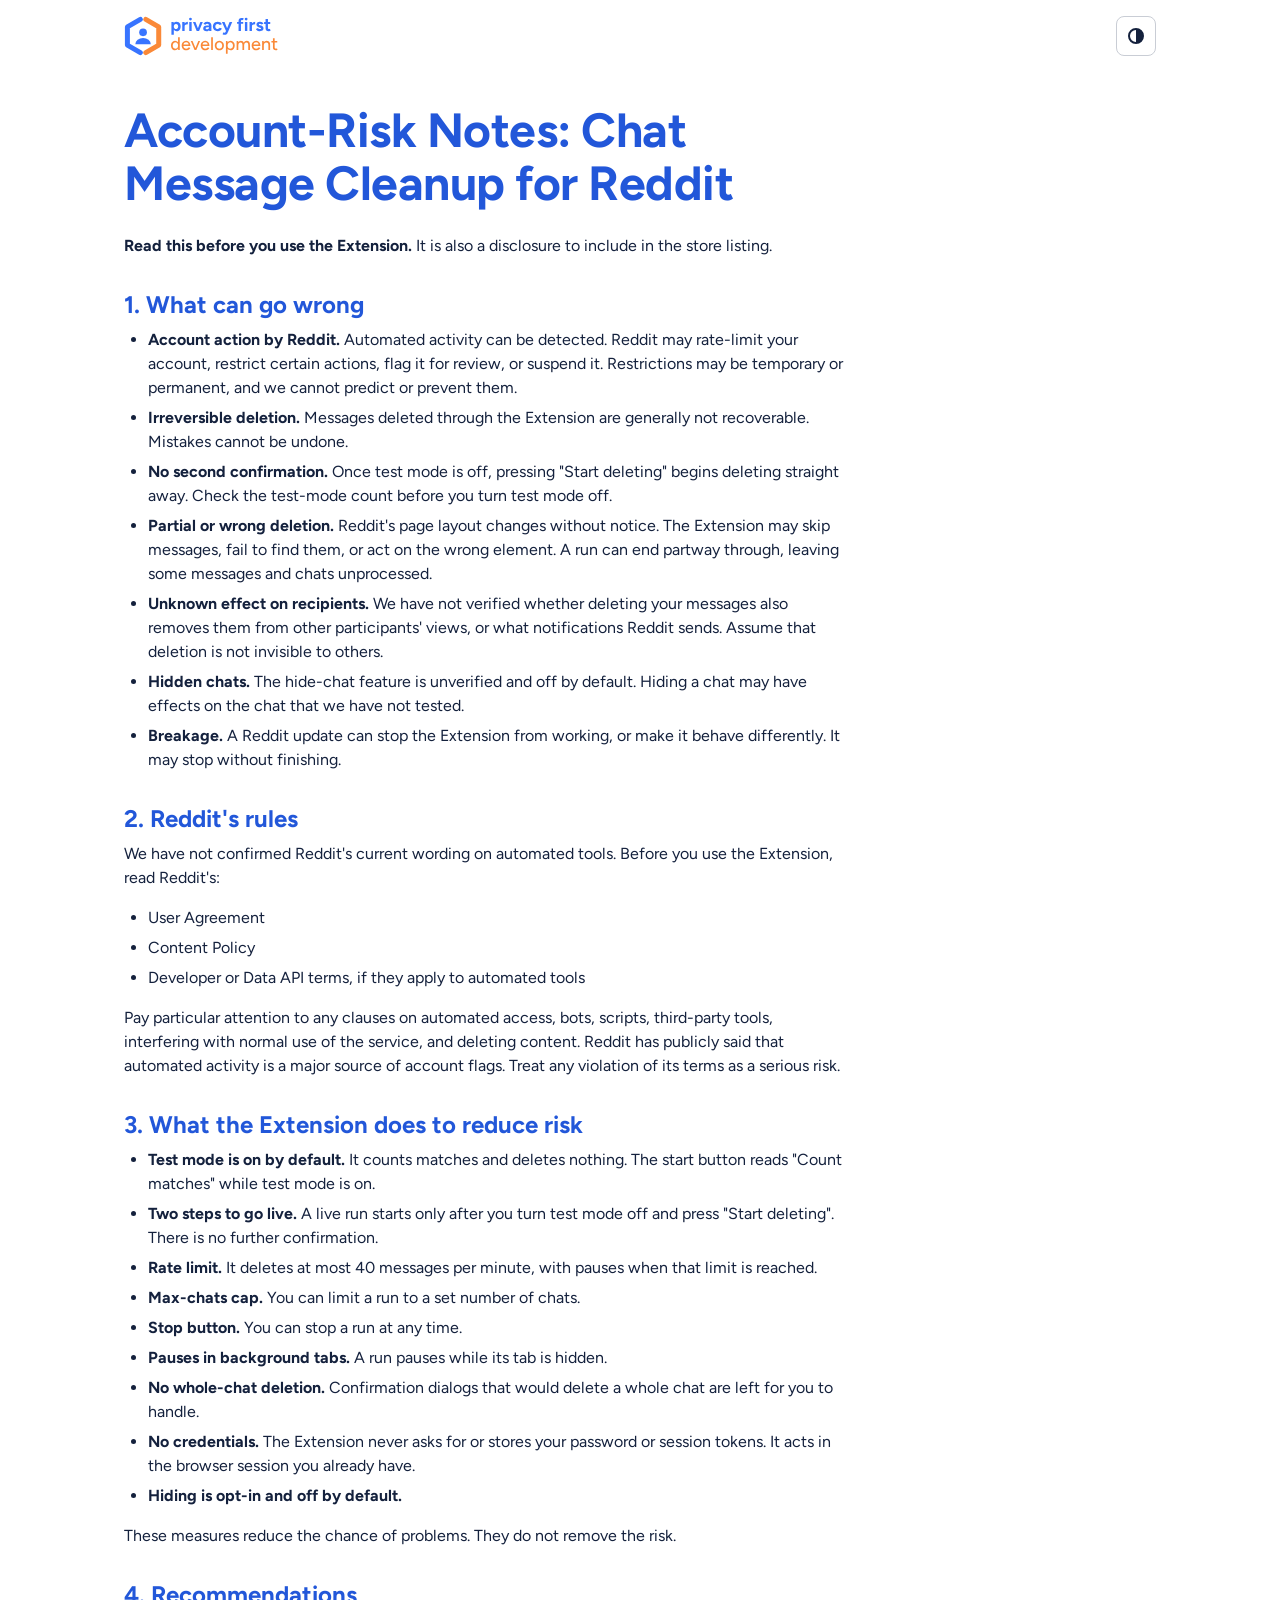
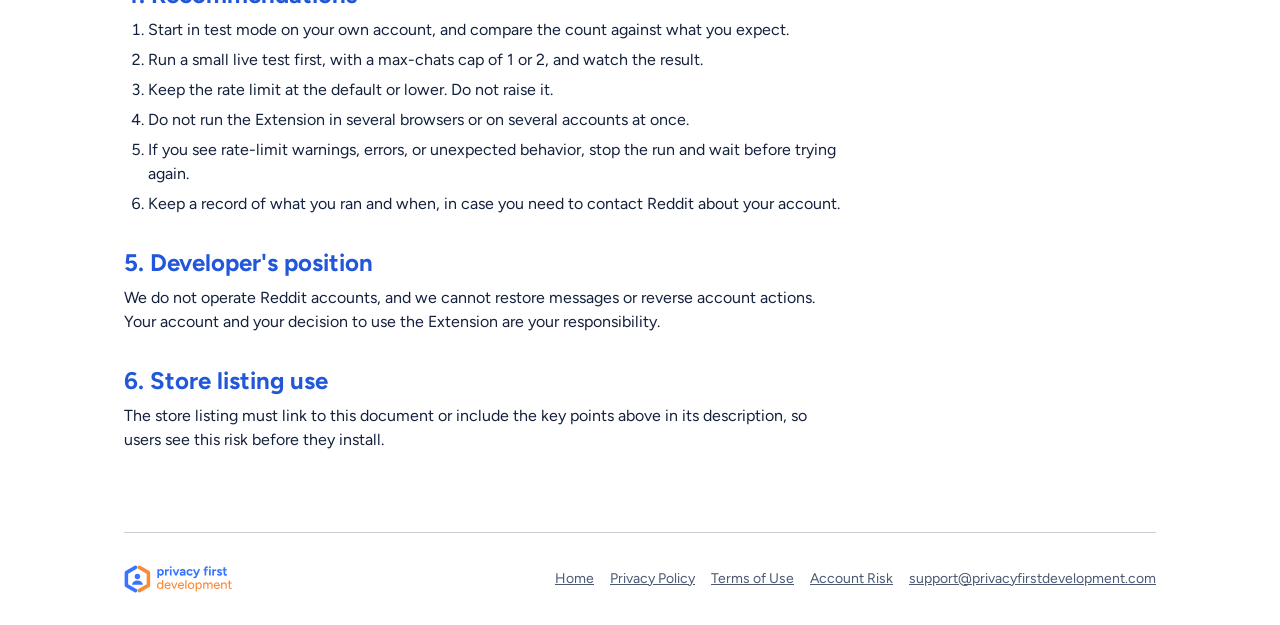
==== account-risk/index.html @ 2deddaaa "[feat] legal" ====
<!doctype html>
<html lang="en">
<head>
<meta charset="utf-8">
<meta name="viewport" content="width=device-width, initial-scale=1, viewport-fit=cover">
<title>Account Risk · privacy first development</title>
<meta name="description" content="Risks to read before using the Chat Message Cleanup extension on your Reddit account.">
<link rel="canonical" href="https://www.privacyfirstdevelopment.com/account-risk/">
<link rel="icon" href="/assets/icons/chrome-icon-r.svg" type="image/svg+xml">
<link rel="icon" href="/assets/icons/chrome-icon-r-32.png" sizes="32x32" type="image/png">
<link rel="stylesheet" href="/assets/fonts/figtree.css">
<link rel="stylesheet" href="/assets/legal.css">
</head>
<body>
<div class="wrap">
<header>
  <a href="/" aria-label="privacy first development, home"><img src="/assets/logo/lockup.svg" alt="privacy first development" width="200" height="52"></a>
  <nav aria-label="Page">
    <button class="theme" id="theme" type="button" aria-label="Switch colour theme" title="Switch colour theme"><svg width="18" height="18" viewBox="0 0 18 18" aria-hidden="true"><circle cx="9" cy="9" r="7" fill="none" stroke="currentColor" stroke-width="2"/><path d="M9 2a7 7 0 0 1 0 14Z" fill="currentColor"/></svg></button>
  </nav>
</header>

<main class="doc">
<h1>Account-Risk Notes: Chat Message Cleanup for Reddit</h1>
<p><strong>Read this before you use the Extension.</strong> It is also a disclosure to include in the store listing.</p>
<h2>1. What can go wrong</h2>
<ul>
<li><strong>Account action by Reddit.</strong> Automated activity can be detected. Reddit may rate-limit your account, restrict certain actions, flag it for review, or suspend it. Restrictions may be temporary or permanent, and we cannot predict or prevent them.</li>
<li><strong>Irreversible deletion.</strong> Messages deleted through the Extension are generally not recoverable. Mistakes cannot be undone.</li>
<li><strong>No second confirmation.</strong> Once test mode is off, pressing "Start deleting" begins deleting straight away. Check the test-mode count before you turn test mode off.</li>
<li><strong>Partial or wrong deletion.</strong> Reddit's page layout changes without notice. The Extension may skip messages, fail to find them, or act on the wrong element. A run can end partway through, leaving some messages and chats unprocessed.</li>
<li><strong>Unknown effect on recipients.</strong> We have not verified whether deleting your messages also removes them from other participants' views, or what notifications Reddit sends. Assume that deletion is not invisible to others.</li>
<li><strong>Hidden chats.</strong> The hide-chat feature is unverified and off by default. Hiding a chat may have effects on the chat that we have not tested.</li>
<li><strong>Breakage.</strong> A Reddit update can stop the Extension from working, or make it behave differently. It may stop without finishing.</li>
</ul>
<h2>2. Reddit's rules</h2>
<p>We have not confirmed Reddit's current wording on automated tools. Before you use the Extension, read Reddit's:</p>
<ul>
<li>User Agreement</li>
<li>Content Policy</li>
<li>Developer or Data API terms, if they apply to automated tools</li>
</ul>
<p>Pay particular attention to any clauses on automated access, bots, scripts, third-party tools, interfering with normal use of the service, and deleting content. Reddit has publicly said that automated activity is a major source of account flags. Treat any violation of its terms as a serious risk.</p>
<h2>3. What the Extension does to reduce risk</h2>
<ul>
<li><strong>Test mode is on by default.</strong> It counts matches and deletes nothing. The start button reads "Count matches" while test mode is on.</li>
<li><strong>Two steps to go live.</strong> A live run starts only after you turn test mode off and press "Start deleting". There is no further confirmation.</li>
<li><strong>Rate limit.</strong> It deletes at most 40 messages per minute, with pauses when that limit is reached.</li>
<li><strong>Max-chats cap.</strong> You can limit a run to a set number of chats.</li>
<li><strong>Stop button.</strong> You can stop a run at any time.</li>
<li><strong>Pauses in background tabs.</strong> A run pauses while its tab is hidden.</li>
<li><strong>No whole-chat deletion.</strong> Confirmation dialogs that would delete a whole chat are left for you to handle.</li>
<li><strong>No credentials.</strong> The Extension never asks for or stores your password or session tokens. It acts in the browser session you already have.</li>
<li><strong>Hiding is opt-in and off by default.</strong></li>
</ul>
<p>These measures reduce the chance of problems. They do not remove the risk.</p>
<h2>4. Recommendations</h2>
<ol>
<li>Start in test mode on your own account, and compare the count against what you expect.</li>
<li>Run a small live test first, with a max-chats cap of 1 or 2, and watch the result.</li>
<li>Keep the rate limit at the default or lower. Do not raise it.</li>
<li>Do not run the Extension in several browsers or on several accounts at once.</li>
<li>If you see rate-limit warnings, errors, or unexpected behavior, stop the run and wait before trying again.</li>
<li>Keep a record of what you ran and when, in case you need to contact Reddit about your account.</li>
</ol>
<h2>5. Developer's position</h2>
<p>We do not operate Reddit accounts, and we cannot restore messages or reverse account actions. Your account and your decision to use the Extension are your responsibility.</p>
<h2>6. Store listing use</h2>
<p>The store listing must link to this document or include the key points above in its description, so users see this risk before they install.</p>
</main>

<footer>
  <img src="/assets/logo/lockup.svg" alt="privacy first development">
  <div class="links">
    <a href="/">Home</a>
    <a href="/privacy/">Privacy Policy</a>
    <a href="/terms/">Terms of Use</a>
    <a href="/account-risk/">Account Risk</a>
    <a href="mailto:support@privacyfirstdevelopment.com">support@privacyfirstdevelopment.com</a>
  </div>
</footer>
</div>
<script src="/assets/theme.js"></script>
</body>
</html>
---- assets/fonts/figtree.css ----
/* Figtree, self-hosted (SIL Open Font License, see OFL.txt). Latin subset. No third-party requests. */
@font-face {
  font-family: "Figtree";
  font-style: normal;
  font-weight: 400;
  font-display: swap;
  src: url("figtree-latin-400-normal.woff2") format("woff2");
}
@font-face {
  font-family: "Figtree";
  font-style: normal;
  font-weight: 500;
  font-display: swap;
  src: url("figtree-latin-500-normal.woff2") format("woff2");
}
@font-face {
  font-family: "Figtree";
  font-style: normal;
  font-weight: 700;
  font-display: swap;
  src: url("figtree-latin-700-normal.woff2") format("woff2");
}
---- assets/legal.css ----
:root{
  --surface-100:#FFFFFF;--surface-200:#F3F6FB;--ink:#14213D;--ink-muted:#4A5873;
  --brand-blue:#2257D9;--brand-orange:#A8480A;--on-blue:#FFFFFF;--line:#C9CDD5;
  --space-2:8px;--space-4:16px;--space-6:24px;--space-8:32px;--radius-md:8px;--gutter:24px;
  color-scheme:light;
}
@media (prefers-color-scheme:dark){:root:not([data-theme="light"]){
  --surface-100:#0F1B2D;--surface-200:#172640;--ink:#F3F6FB;--ink-muted:#B5C0D4;
  --brand-blue:#7AA2FF;--brand-orange:#FA8938;--on-blue:#0F1B2D;--line:#414C5F;color-scheme:dark}}
:root[data-theme="dark"]{
  --surface-100:#0F1B2D;--surface-200:#172640;--ink:#F3F6FB;--ink-muted:#B5C0D4;
  --brand-blue:#7AA2FF;--brand-orange:#FA8938;--on-blue:#0F1B2D;--line:#414C5F;color-scheme:dark}
*{box-sizing:border-box}
body{margin:0;background:var(--surface-100);color:var(--ink);font:400 16px/24px Figtree,system-ui,-apple-system,sans-serif;
  padding-top:env(safe-area-inset-top,0px);padding-bottom:env(safe-area-inset-bottom,0px)}
a{color:var(--brand-blue)}
:focus-visible{outline:3px solid var(--brand-blue);outline-offset:3px;border-radius:var(--radius-md)}
img{display:block;max-width:100%}
.wrap{max-width:1080px;margin:0 auto;padding:0 var(--gutter)}
header{display:flex;align-items:center;justify-content:space-between;gap:var(--space-4);padding:var(--space-4) 0}
header img{height:40px;width:auto}
nav{display:flex;align-items:center;gap:var(--space-6)}
.theme{background:transparent;border:1px solid var(--line);color:var(--ink);border-radius:var(--radius-md);width:40px;height:40px;cursor:pointer;display:grid;place-items:center;padding:0}
.doc{max-width:720px;padding:32px 0 64px}
.doc h1{font-size:clamp(32px,5vw,48px);line-height:1.1;margin:0 0 var(--space-6);font-weight:700;color:var(--brand-blue);letter-spacing:-.01em}
.doc h2{font-size:24px;line-height:30px;margin:var(--space-8) 0 var(--space-2);font-weight:700;color:var(--brand-blue)}
.doc p,.doc ul,.doc ol{margin:0 0 var(--space-4)}
.doc ul,.doc ol{padding-left:24px}
.doc li{margin:0 0 6px}
.doc code{background:var(--surface-200);padding:1px 6px;border-radius:4px;font-size:.9em}
footer{border-top:1px solid var(--line);padding:var(--space-8) 0;color:var(--ink-muted);font-size:14px;line-height:20px;display:flex;justify-content:space-between;align-items:center;gap:var(--space-4);flex-wrap:wrap}
footer img{height:28px;width:auto}
footer .links{display:flex;gap:var(--space-4);flex-wrap:wrap}
footer a{color:var(--ink-muted)}
@media (max-width:600px){:root{--gutter:16px}.doc h2{font-size:21px;line-height:28px}}
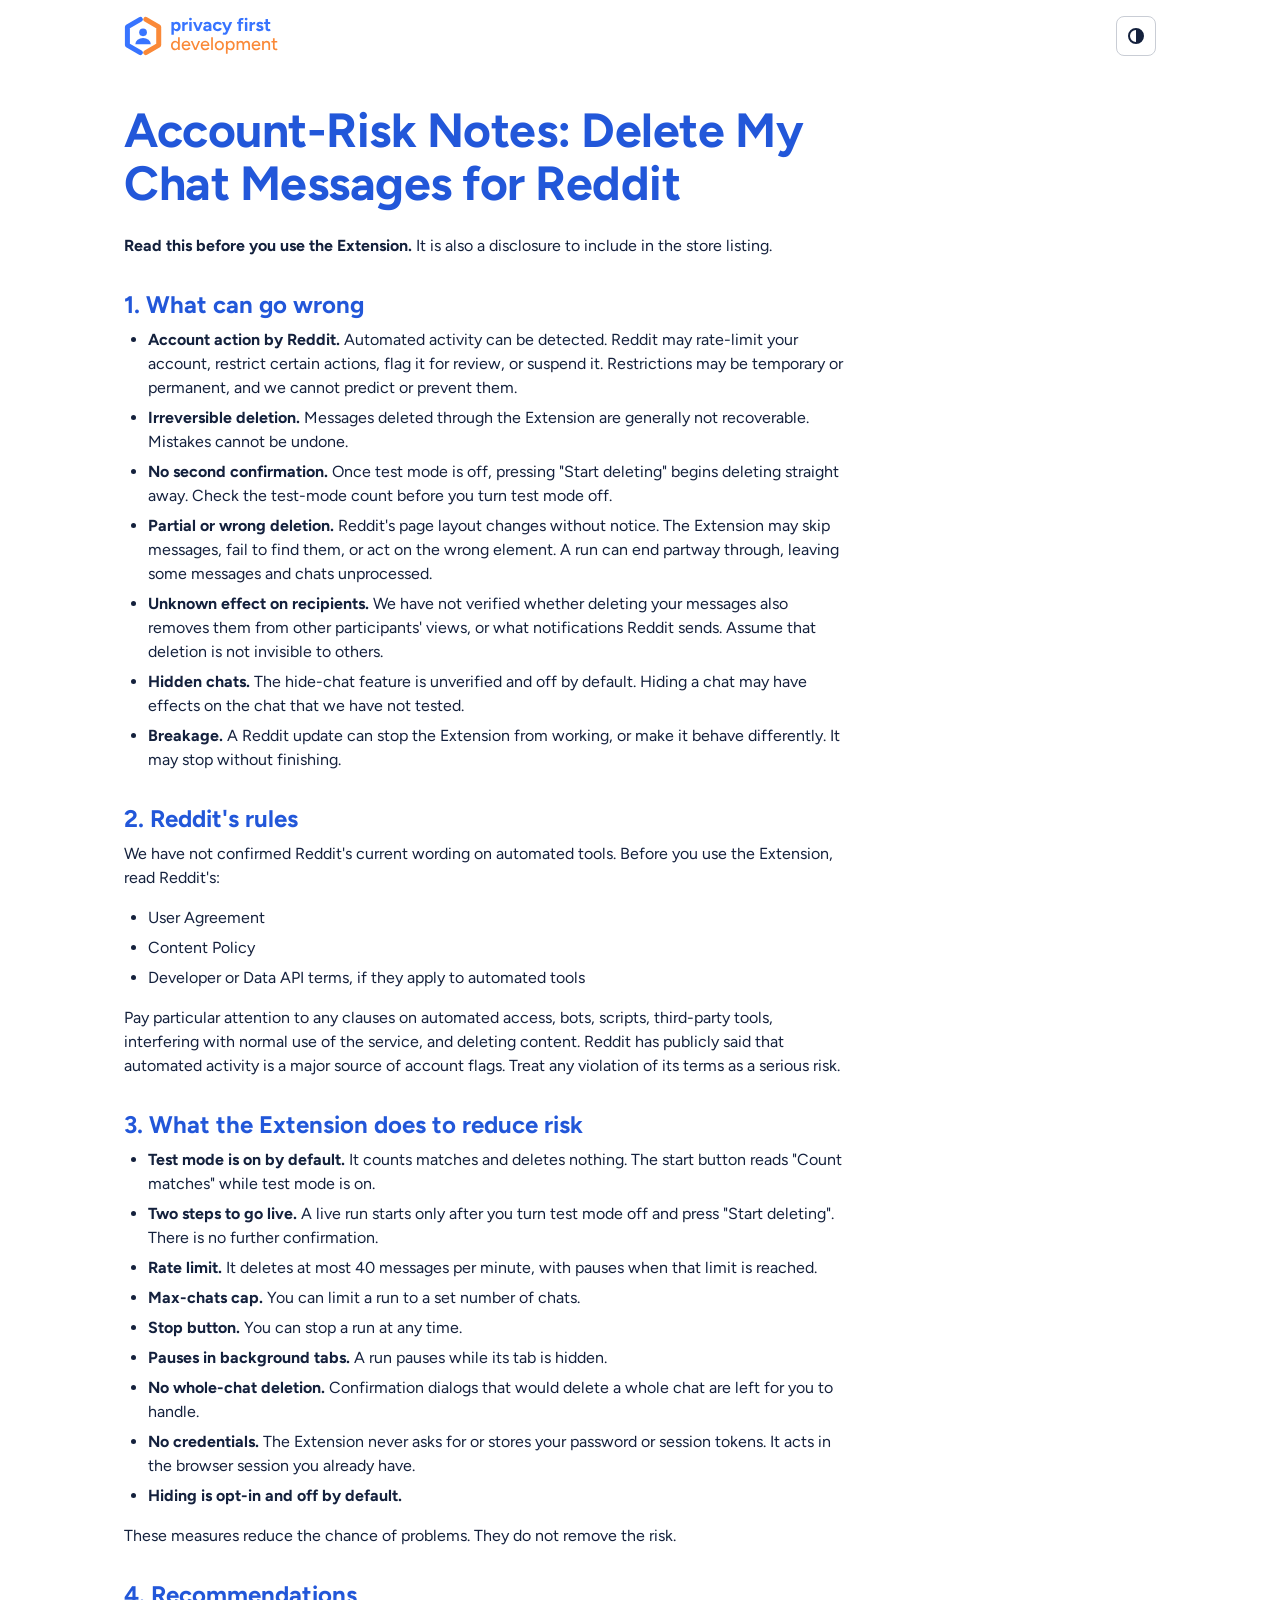
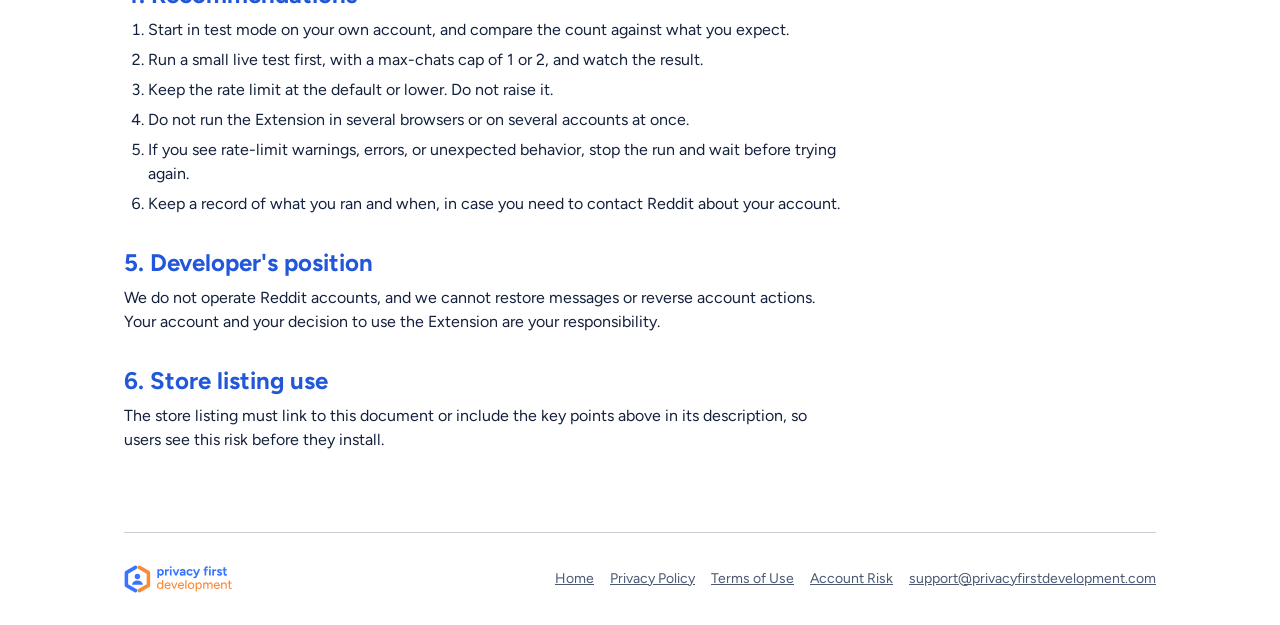
==== commit 023403ab: "[feat] rename to Delete My Chat Messages, add pricing and license disclosures Co-Authored-By: Claude" ====
--- a/account-risk/index.html
+++ b/account-risk/index.html
@@ -4,7 +4,7 @@
 <meta charset="utf-8">
 <meta name="viewport" content="width=device-width, initial-scale=1, viewport-fit=cover">
 <title>Account Risk · privacy first development</title>
-<meta name="description" content="Risks to read before using the Chat Message Cleanup extension on your Reddit account.">
+<meta name="description" content="Risks to read before using the Delete My Chat Messages extension on your Reddit account.">
 <link rel="canonical" href="https://www.privacyfirstdevelopment.com/account-risk/">
 <link rel="icon" href="/assets/icons/chrome-icon-r.svg" type="image/svg+xml">
 <link rel="icon" href="/assets/icons/chrome-icon-r-32.png" sizes="32x32" type="image/png">
@@ -21,7 +21,7 @@
 </header>
 
 <main class="doc">
-<h1>Account-Risk Notes: Chat Message Cleanup for Reddit</h1>
+<h1>Account-Risk Notes: Delete My Chat Messages for Reddit</h1>
 <p><strong>Read this before you use the Extension.</strong> It is also a disclosure to include in the store listing.</p>
 <h2>1. What can go wrong</h2>
 <ul>
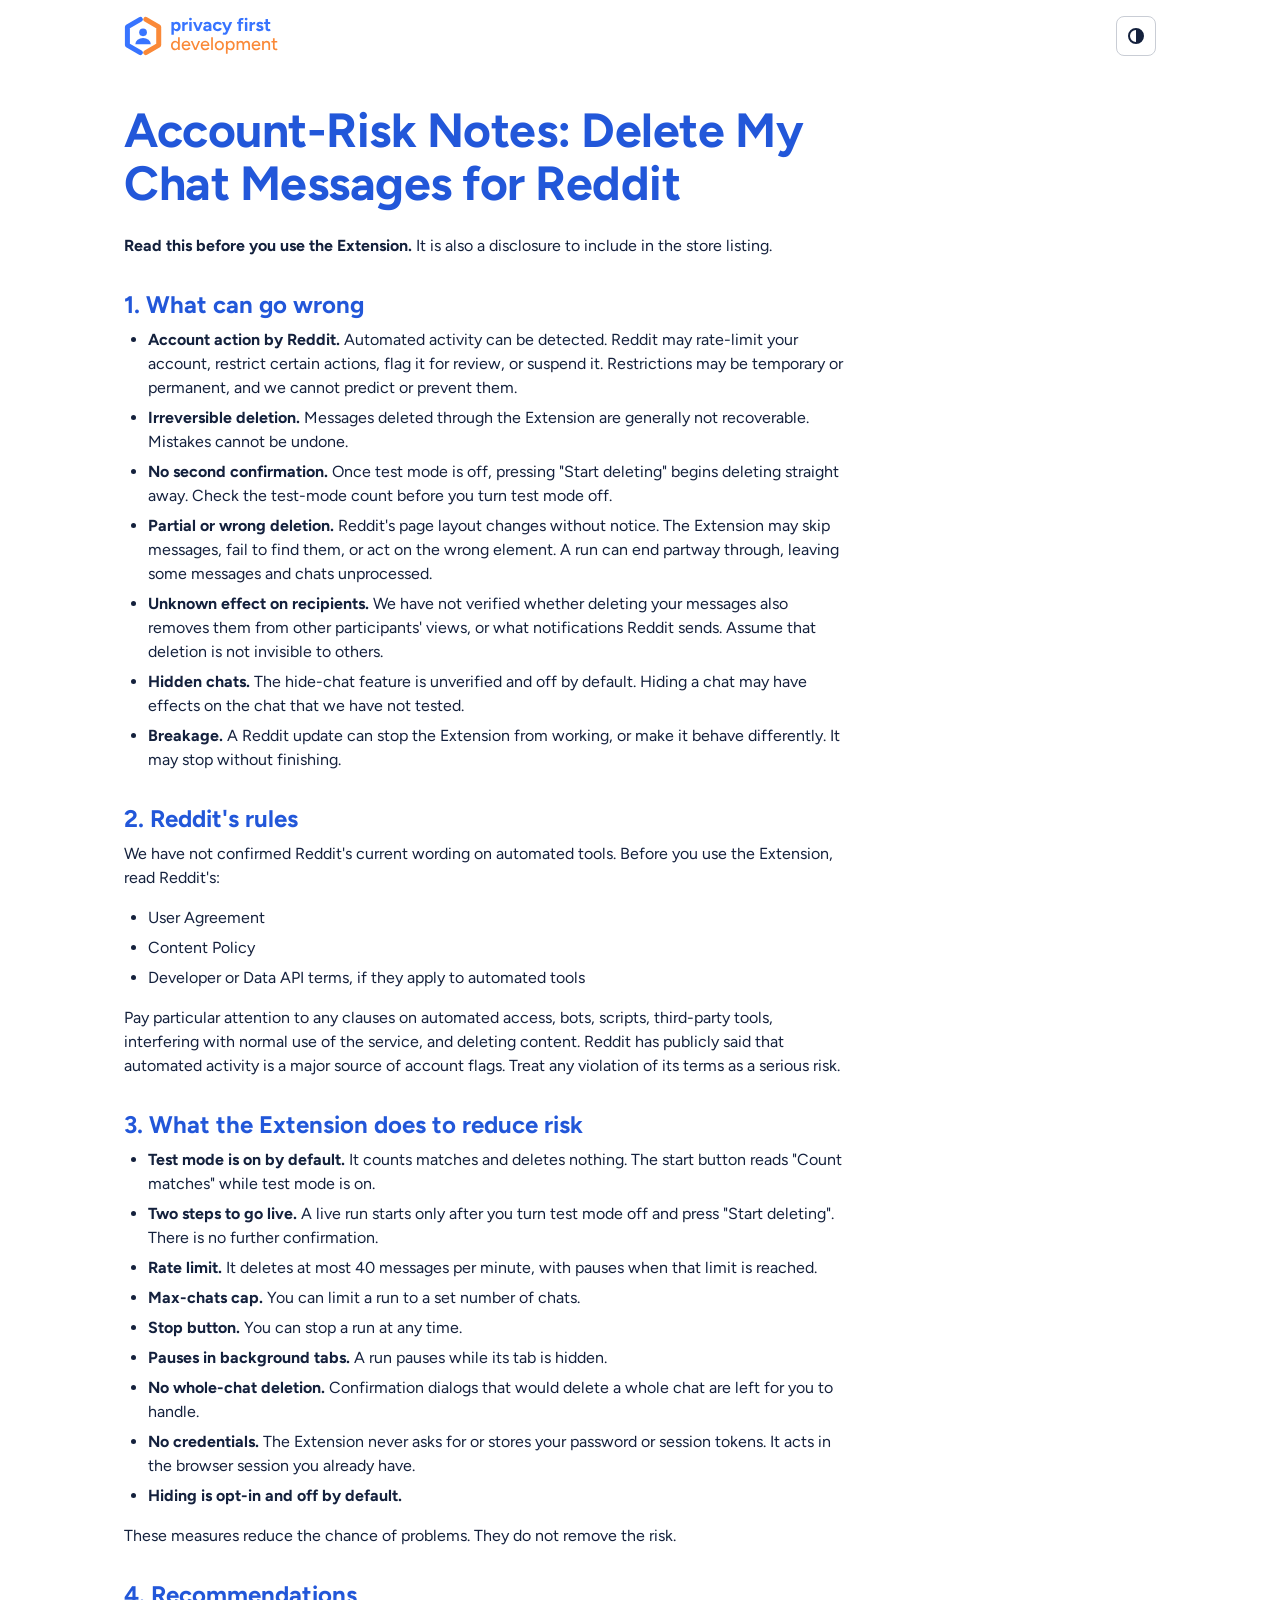
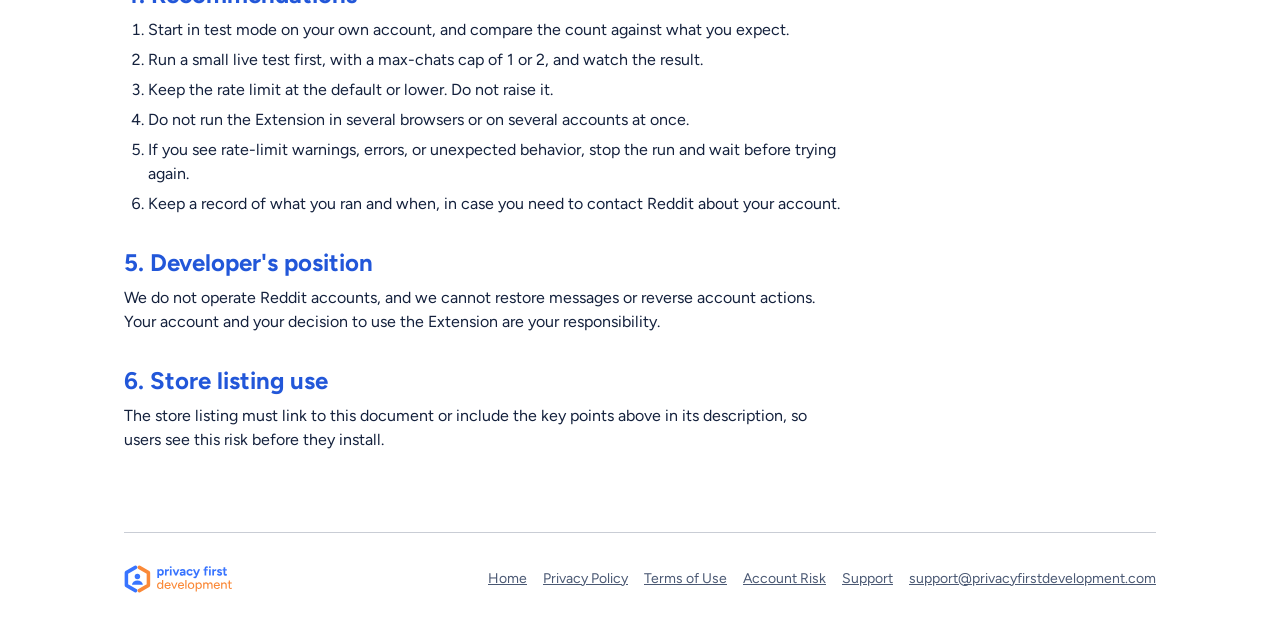
==== commit 8b519a05: "[feat] rename to Delete My Chat Messages, update privacy/terms for licensing, add support page Co-Au" ====
--- a/account-risk/index.html
+++ b/account-risk/index.html
@@ -76,6 +76,7 @@
     <a href="/privacy/">Privacy Policy</a>
     <a href="/terms/">Terms of Use</a>
     <a href="/account-risk/">Account Risk</a>
+    <a href="/support/">Support</a>
     <a href="mailto:support@privacyfirstdevelopment.com">support@privacyfirstdevelopment.com</a>
   </div>
 </footer>
